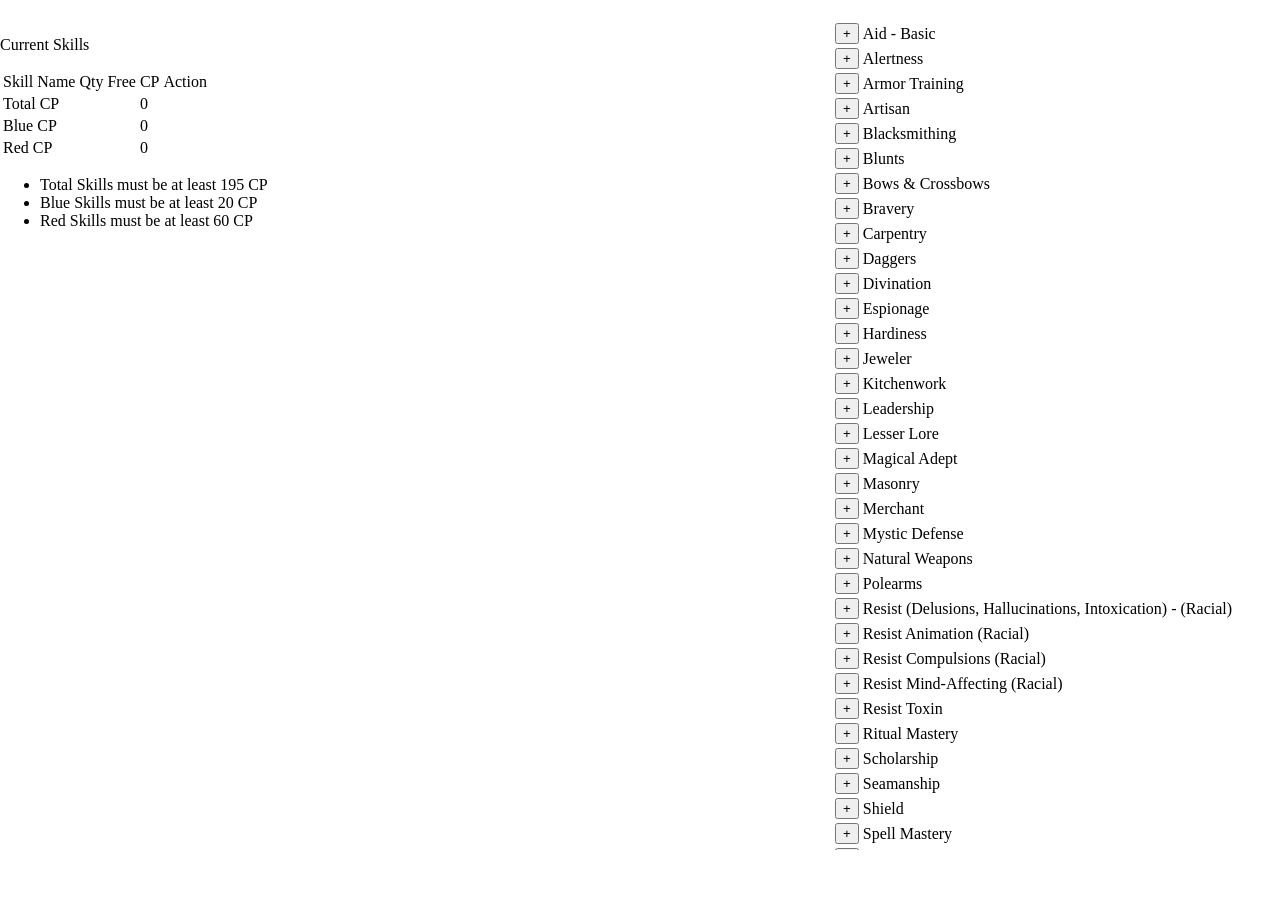
==== index.html @ 9303eb40 "Update Rise Character Builder" ====
<!doctype html><html lang="en"><head><meta charset="utf-8"/><link rel="icon" href="/favicon.ico"/><meta name="viewport" content="width=device-width,initial-scale=1"/><meta name="theme-color" content="#000000"/><meta name="description" content="Web site created using create-react-app"/><link rel="apple-touch-icon" href="/logo192.png"/><link rel="manifest" href="/manifest.json"/><title>React App</title><script defer="defer" src="/static/js/main.d04ad95b.js"></script><link href="/static/css/main.36e6758c.css" rel="stylesheet"></head><body><noscript>You need to enable JavaScript to run this app.</noscript><div id="root"></div></body></html>
---- static/css/main.36e6758c.css ----
.split{height:90%;overflow-x:hidden;padding-bottom:20px;padding-top:20px;position:fixed;top:0;z-index:1}.left{left:0;width:65%}.right{right:0;width:35%}
/*# sourceMappingURL=main.36e6758c.css.map*/
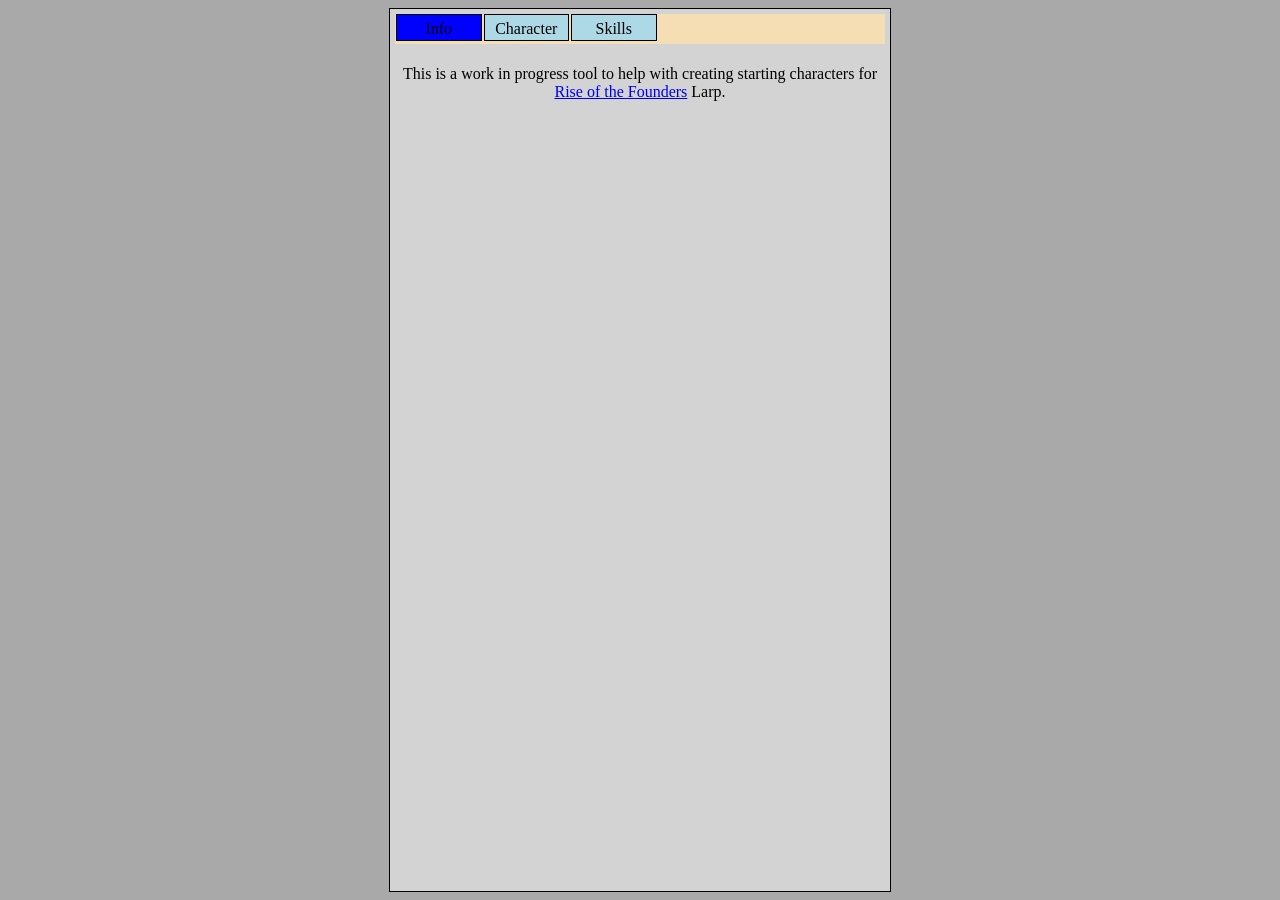
==== commit d9ca2f8c: "Update Rise Character Builder" ====
--- a/index.html
+++ b/index.html
@@ -1 +1 @@
-<!doctype html><html lang="en"><head><meta charset="utf-8"/><link rel="icon" href="/favicon.ico"/><meta name="viewport" content="width=device-width,initial-scale=1"/><meta name="theme-color" content="#000000"/><meta name="description" content="Web site created using create-react-app"/><link rel="apple-touch-icon" href="/logo192.png"/><link rel="manifest" href="/manifest.json"/><title>React App</title><script defer="defer" src="/static/js/main.d04ad95b.js"></script><link href="/static/css/main.36e6758c.css" rel="stylesheet"></head><body><noscript>You need to enable JavaScript to run this app.</noscript><div id="root"></div></body></html>+<!doctype html><html lang="en"><head><meta charset="utf-8"/><link rel="icon" href="/favicon.ico"/><meta name="viewport" content="width=device-width,initial-scale=1"/><meta name="theme-color" content="#000000"/><meta name="Rise New Character Build Assistant" content="Tool to help create valid new characters for Rise"/><link rel="apple-touch-icon" href="/logo192.png"/><link rel="manifest" href="/manifest.json"/><title>Rise New Character Build Assistant</title><script defer="defer" src="/static/js/main.1c1d2ab6.js"></script><link href="/static/css/main.0e06ccb6.css" rel="stylesheet"></head><body><noscript>You need to enable JavaScript to run this app.</noscript><div id="root"></div></body></html>
--- a/static/css/main.0e06ccb6.css
+++ b/static/css/main.0e06ccb6.css
@@ -0,0 +1,2 @@
+body,html{background-color:#a9a9a9;height:99%}#root{height:100%}.inner,table{width:100%}.inner{background-color:#d3d3d3;border:1px solid #000;height:100%;margin-left:auto;margin-right:auto;max-width:500px}.nav_bar{background-color:wheat;display:block;height:30px;margin:5px}.nav{border:1px solid #000;cursor:pointer;float:left;height:15px;margin:0 1px;padding:5px;text-align:center;width:15%}.nav_active{background-color:blue}.nav_inactive{background-color:#add8e6}.tab_active{height:94%;max-height:94%;overflow:auto}.tab_inactive{display:none}.no_break{display:inline}.warning_ok{background-color:#90ee90;margin:0 5px}.warning_bad{background-color:#f1807e;margin:0 5px}
+/*# sourceMappingURL=main.0e06ccb6.css.map*/
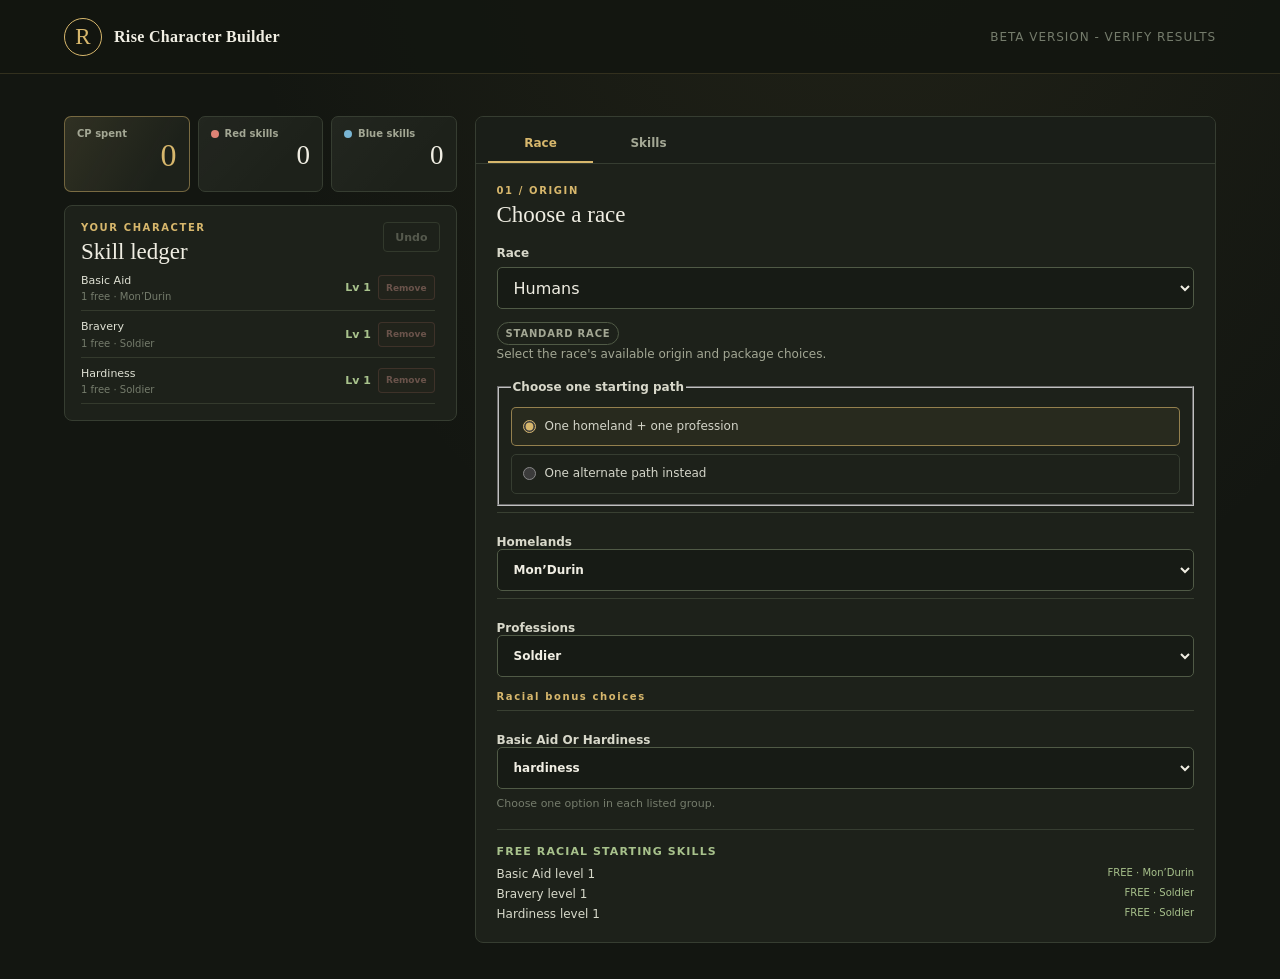
==== commit ac1eead2: "updated character creator" ====
--- a/index.html
+++ b/index.html
@@ -1 +1,109 @@
-<!doctype html><html lang="en"><head><meta charset="utf-8"/><link rel="icon" href="/favicon.ico"/><meta name="viewport" content="width=device-width,initial-scale=1"/><meta name="theme-color" content="#000000"/><meta name="Rise New Character Build Assistant" content="Tool to help create valid new characters for Rise"/><link rel="apple-touch-icon" href="/logo192.png"/><link rel="manifest" href="/manifest.json"/><title>Rise New Character Build Assistant</title><script defer="defer" src="/static/js/main.1c1d2ab6.js"></script><link href="/static/css/main.0e06ccb6.css" rel="stylesheet"></head><body><noscript>You need to enable JavaScript to run this app.</noscript><div id="root"></div></body></html>+<!doctype html>
+<html lang="en">
+  <head>
+    <meta charset="utf-8">
+    <meta name="viewport" content="width=device-width, initial-scale=1">
+    <meta name="theme-color" content="#161914">
+    <title>Rise Character Builder</title>
+    <link rel="stylesheet" href="./styles.css">
+    <script src="./app.js" defer></script>
+  </head>
+  <body>
+    <header class="topbar">
+      <a class="brand" href="#" aria-label="Rise Character Builder home">
+        <span class="brand-mark" aria-hidden="true">R</span>
+        <span>
+          <strong>Rise Character Builder</strong>
+        </span>
+      </a>
+      <div class="topbar-note">Beta Version - Verify Results</div>
+    </header>
+
+    <main class="page-shell">
+      <div id="load-error" class="notice notice-error" role="alert" hidden></div>
+
+      <div class="builder-grid">
+        <aside class="character-sidebar" aria-label="Character summary">
+          <div class="totals" aria-label="Character point totals">
+            <article class="total-card total-main">
+              <span class="total-label">CP spent</span>
+              <strong id="total-cp">0</strong>
+            </article>
+            <article class="total-card red-card">
+              <span class="total-label"><i class="status-dot red-dot"></i> Red skills</span>
+              <strong id="red-cp">0</strong>
+            </article>
+            <article class="total-card blue-card">
+              <span class="total-label"><i class="status-dot blue-dot"></i> Blue skills</span>
+              <strong id="blue-cp">0</strong>
+            </article>
+          </div>
+          <section class="panel skills-panel" aria-labelledby="character-skills-heading">
+            <div class="panel-heading">
+              <div>
+                <p class="eyebrow">YOUR CHARACTER</p>
+                <h2 id="character-skills-heading">Skill ledger</h2>
+              </div>
+              <button id="undo-purchase" class="button button-quiet" type="button" disabled>Undo</button>
+            </div>
+            <div id="skill-ledger" class="skill-ledger"></div>
+          </section>
+        </aside>
+
+        <section class="panel editor-panel" aria-label="Character selections">
+          <div class="editor-tabs" role="tablist" aria-label="Character selections">
+            <button id="race-tab" class="editor-tab" type="button" role="tab" aria-selected="true" aria-controls="race-panel">Race</button>
+            <button id="skills-tab" class="editor-tab" type="button" role="tab" aria-selected="false" aria-controls="skills-panel" tabindex="-1">Skills</button>
+          </div>
+          <section id="race-panel" class="editor-panel-content race-panel" role="tabpanel" aria-labelledby="race-tab">
+            <div class="panel-heading">
+              <div>
+                <p class="eyebrow">01 / ORIGIN</p>
+                <h2 id="race-heading">Choose a race</h2>
+              </div>
+            </div>
+            <label class="field-label" for="race-select">Race</label>
+            <select id="race-select" class="control"></select>
+            <div id="race-badge" class="race-badge"></div>
+            <p id="race-description" class="muted-copy"></p>
+            <div id="race-options" class="race-options"></div>
+            <div id="racial-choices" class="racial-choices"></div>
+            <div id="racial-purchases" class="racial-purchases"></div>
+            <div id="racial-grants" class="racial-grants"></div>
+          </section>
+          <section id="skills-panel" class="editor-panel-content purchase-panel" role="tabpanel" aria-labelledby="skills-tab" hidden>
+            <div class="panel-heading purchase-heading">
+              <div>
+                <p class="eyebrow">02 / ADVANCEMENT</p>
+                <h2 id="purchase-heading">Purchase skills</h2>
+                <p class="muted-copy">Skills granted by your race and racial choices are free and excluded from CP totals.</p>
+              </div>
+            </div>
+            <div class="skill-filters">
+              <label class="search-wrap">
+                <span class="sr-only">Search skills</span>
+                <span class="search-icon" aria-hidden="true">⌕</span>
+                <input id="skill-search" class="control" type="search" placeholder="Search skills…" autocomplete="off">
+              </label>
+              <label class="filter-label">
+                <span class="sr-only">Filter by skill color</span>
+                <select id="status-filter" class="control">
+                  <option value="all">All colors</option>
+                  <option value="red">Red</option>
+                  <option value="blue">Blue</option>
+                  <option value="grey">Grey</option>
+                </select>
+              </label>
+            </div>
+            <label class="prerequisite-filter" for="qualifying-skills-only">
+              <input id="qualifying-skills-only" type="checkbox">
+              <span>Only show skills with met prerequisites</span>
+            </label>
+            <div id="skill-count" class="skill-count"></div>
+            <div id="skill-list" class="skill-list"></div>
+          </section>
+        </section>
+      </div>
+    </main>
+  </body>
+</html>
--- a/styles.css
+++ b/styles.css
@@ -0,0 +1,275 @@
+:root {
+  color-scheme: dark;
+  --page: #131611;
+  --panel: #1d211a;
+  --panel-raised: #242920;
+  --panel-soft: #1a1e18;
+  --line: #363d31;
+  --line-strong: #505a46;
+  --text: #f0eee3;
+  --muted: #a3a794;
+  --quiet: #757c6c;
+  --gold: #d7b76c;
+  --gold-soft: #342d1e;
+  --red: #df8375;
+  --blue: #79b5d3;
+  --grey: #aaa99d;
+  --green: #a8c28c;
+  font-family: Inter, ui-sans-serif, system-ui, -apple-system, BlinkMacSystemFont, "Segoe UI", sans-serif;
+  font-synthesis: none;
+  text-rendering: optimizeLegibility;
+}
+
+* { box-sizing: border-box; }
+
+body {
+  min-width: 320px;
+  margin: 0;
+  background:
+    radial-gradient(ellipse at 68% -18%, rgba(116, 105, 62, .15), transparent 40rem),
+    var(--page);
+  color: var(--text);
+}
+
+button, input, select { font: inherit; }
+button, select { cursor: pointer; }
+
+.topbar {
+  min-height: 74px;
+  padding: 0 clamp(20px, 5vw, 72px);
+  display: flex;
+  align-items: center;
+  justify-content: space-between;
+  border-bottom: 1px solid rgba(215, 183, 108, .16);
+  background: rgba(18, 21, 16, .86);
+}
+
+.brand {
+  display: inline-flex;
+  align-items: center;
+  gap: 12px;
+  color: inherit;
+  text-decoration: none;
+}
+
+.brand-mark {
+  width: 38px;
+  height: 38px;
+  display: grid;
+  place-items: center;
+  border: 1px solid var(--gold);
+  border-radius: 50%;
+  color: var(--gold);
+  font-family: Georgia, serif;
+  font-size: 23px;
+}
+
+.brand strong, .brand small { display: block; }
+.brand strong { font-family: Georgia, serif; font-size: 16px; font-weight: 600; letter-spacing: .02em; }
+.brand small { margin-top: 3px; color: var(--muted); font-size: 11px; letter-spacing: .06em; text-transform: uppercase; }
+.topbar-note { color: var(--quiet); font-size: 12px; letter-spacing: .08em; text-transform: uppercase; }
+
+.page-shell { width: min(1512px, 100%); margin: 0 auto; padding: 42px clamp(18px, 5vw, 72px) 36px; }
+.intro { margin-bottom: 27px; }
+.eyebrow { margin: 0 0 8px; color: var(--gold); font-size: 10px; font-weight: 700; letter-spacing: .16em; }
+h1, h2, h3, p { margin-top: 0; }
+h1, h2 { font-family: Georgia, "Times New Roman", serif; font-weight: 500; }
+h1 { margin-bottom: 7px; font-size: clamp(32px, 4vw, 45px); letter-spacing: -.025em; }
+.intro > p:last-child { margin: 0; color: var(--muted); font-size: 14px; }
+
+.totals { display: grid; grid-template-columns: repeat(3, minmax(0, 1fr)); gap: 8px; }
+.total-card {
+  min-height: 76px;
+  padding: 11px 12px 9px;
+  display: grid;
+  grid-template-columns: 1fr auto;
+  align-content: space-between;
+  border: 1px solid var(--line);
+  border-radius: 7px;
+  background: linear-gradient(130deg, rgba(255,255,255,.025), transparent 70%), var(--panel);
+}
+.total-main { border-color: rgba(215, 183, 108, .45); background: linear-gradient(120deg, rgba(215,183,108,.1), transparent 76%), var(--panel); }
+.total-label { display: flex; align-items: center; gap: 6px; color: var(--muted); font-size: 10px; font-weight: 600; white-space: nowrap; }
+.total-card strong { grid-column: 2; grid-row: 1 / span 2; align-self: center; font-family: Georgia, serif; font-size: 27px; font-weight: 500; }
+.total-main strong { color: var(--gold); font-size: 32px; }
+.status-dot { width: 8px; height: 8px; display: inline-block; border-radius: 50%; }
+.red-dot { background: var(--red); }
+.blue-dot { background: var(--blue); }
+
+.builder-grid { display: grid; grid-template-columns: minmax(340px, .9fr) minmax(0, 1.7fr); gap: 18px; align-items: start; }
+.character-sidebar { display: grid; gap: 13px; min-width: 0; }
+.panel { min-width: 0; border: 1px solid var(--line); border-radius: 8px; background: var(--panel); }
+.race-panel, .skills-panel, .purchase-panel { padding: 21px; }
+.character-sidebar .skills-panel { padding: 16px; }
+.editor-panel { overflow: hidden; }
+.editor-tabs { display: flex; gap: 3px; padding: 8px 12px 0; border-bottom: 1px solid var(--line); background: var(--panel-soft); }
+.editor-tab { min-width: 105px; padding: 11px 16px; border: 0; border-bottom: 2px solid transparent; color: var(--muted); background: transparent; font-size: 12px; font-weight: 700; }
+.editor-tab:hover { color: var(--text); }
+.editor-tab[aria-selected="true"] { border-bottom-color: var(--gold); color: var(--gold); }
+.editor-tab:focus-visible { outline: 2px solid var(--gold); outline-offset: -2px; }
+.editor-panel-content { padding: 21px; }
+.editor-panel-content[hidden] { display: none; }
+.panel-heading { display: flex; justify-content: space-between; align-items: flex-start; gap: 12px; }
+.panel-heading h2 { margin: 0; font-size: 23px; }
+.panel-heading .eyebrow { margin-bottom: 6px; }
+.purchase-heading { margin-bottom: 18px; }
+.purchase-heading .muted-copy { max-width: 620px; margin: 9px 0 0; }
+
+.field-label, .choice-title { display: block; margin: 18px 0 7px; color: #d8d8ca; font-size: 12px; font-weight: 650; }
+.control {
+  min-height: 42px;
+  width: 100%;
+  padding: 9px 12px;
+  color: var(--text);
+  border: 1px solid var(--line-strong);
+  border-radius: 5px;
+  outline: none;
+  background: #171b15;
+}
+.control:focus { border-color: var(--gold); box-shadow: 0 0 0 2px rgba(215,183,108,.12); }
+select.control { appearance: auto; }
+.race-badge { margin-top: 13px; }
+.badge {
+  display: inline-flex;
+  align-items: center;
+  padding: 5px 8px;
+  border: 1px solid var(--line-strong);
+  border-radius: 99px;
+  color: var(--muted);
+  font-size: 10px;
+  font-weight: 700;
+  letter-spacing: .08em;
+  text-transform: uppercase;
+}
+.badge.restricted { color: #e6a78f; border-color: rgba(223,131,117,.45); background: rgba(223,131,117,.08); }
+.muted-copy { color: var(--muted); font-size: 12px; line-height: 1.6; }
+.race-options { margin-top: 12px; }
+.choice-block { padding-top: 10px; border-top: 1px solid rgba(80,90,70,.55); }
+.choice-block:first-child { border-top: 0; }
+.choice-title { margin-top: 12px; }
+.mode-choices { display: grid; gap: 8px; margin: 16px 0 6px; }
+.radio-card {
+  display: flex;
+  align-items: flex-start;
+  gap: 9px;
+  padding: 10px 11px;
+  border: 1px solid var(--line);
+  border-radius: 5px;
+  color: #d4d5c9;
+  font-size: 12px;
+  line-height: 1.45;
+  cursor: pointer;
+}
+.radio-card:has(input:checked) { border-color: rgba(215,183,108,.62); background: rgba(215,183,108,.06); }
+.radio-card input { margin: 2px 0 0; accent-color: var(--gold); }
+.racial-choices { margin-top: 14px; }
+.racial-purchases { margin-top: 14px; }
+.racial-purchases:empty { display: none; }
+.racial-purchases > .eyebrow { margin-bottom: 8px; }
+.racial-purchase { display: flex; align-items: center; justify-content: space-between; gap: 12px; padding: 11px 0; border-top: 1px solid rgba(80,90,70,.55); }
+.racial-purchase-details { min-width: 0; }
+.racial-purchase-details strong { color: #dfe1d4; font-size: 12px; }
+.racial-purchase-details .muted-copy { margin: 4px 0 0; font-size: 11px; }
+.racial-purchase-count { margin: 5px 0 0; color: var(--gold); font-size: 10px; }
+.choice-help { margin: 6px 0 0; color: var(--quiet); font-size: 11px; line-height: 1.5; }
+.racial-grants { margin-top: 17px; padding-top: 15px; border-top: 1px solid var(--line); }
+.racial-grants h3 { margin: 0 0 9px; color: var(--green); font-size: 11px; letter-spacing: .1em; text-transform: uppercase; }
+.grant-list { display: grid; gap: 6px; }
+.grant-item { display: flex; justify-content: space-between; gap: 12px; color: #d7d9ca; font-size: 12px; }
+.grant-item small { color: var(--green); font-size: 10px; white-space: nowrap; }
+.empty-note { color: var(--quiet); font-size: 12px; font-style: italic; }
+.required-note { margin: 9px 0 0; color: #e6bd77; font-size: 11px; line-height: 1.5; }
+
+.skill-filters { display: grid; grid-template-columns: 1fr 145px; gap: 9px; }
+.prerequisite-filter { display: inline-flex; align-items: center; gap: 8px; margin-top: 12px; color: var(--muted); font-size: 11px; cursor: pointer; }
+.prerequisite-filter input { width: 15px; height: 15px; margin: 0; accent-color: var(--gold); }
+.search-wrap { position: relative; }
+.search-wrap .control { padding-left: 35px; }
+.search-icon { position: absolute; z-index: 1; left: 12px; top: 8px; color: var(--quiet); font-size: 22px; line-height: 1; }
+.skill-count { padding: 13px 0 8px; color: var(--quiet); font-size: 11px; }
+.skill-list { max-height: 950px; overflow-y: auto; padding-right: 4px; }
+.skill-row { padding: 13px 0; border-top: 1px solid var(--line); }
+.skill-top { display: flex; align-items: flex-start; justify-content: space-between; gap: 12px; }
+.skill-name { margin: 0; color: var(--text); font-size: 14px; font-weight: 650; line-height: 1.35; }
+.skill-status { display: inline-flex; align-items: center; gap: 5px; margin-left: 8px; color: var(--muted); font-size: 9px; font-weight: 700; letter-spacing: .08em; text-transform: uppercase; white-space: nowrap; }
+.skill-status::before { width: 6px; height: 6px; content: ""; display: inline-block; border-radius: 50%; background: currentColor; }
+.skill-status.red { color: var(--red); }
+.skill-status.blue { color: var(--blue); }
+.skill-status.grey { color: var(--grey); }
+.skill-meta { margin: 5px 0 0; color: var(--muted); font-size: 11px; line-height: 1.5; }
+.skill-cost { color: var(--gold); font-weight: 650; }
+.skill-prereq { color: var(--quiet); }
+.skill-flags { display: flex; flex-wrap: wrap; gap: 5px; margin-top: 6px; }
+.mini-tag { padding: 3px 6px; border-radius: 3px; background: #2a2e25; color: #b7b9aa; font-size: 9px; }
+.mini-tag.probationary { color: #e2bd76; }
+.purchase-controls { display: flex; align-items: end; gap: 7px; margin-top: 10px; }
+.purchase-controls .inline-field { min-width: 0; flex: 1; }
+.inline-field label { display: block; margin: 0 0 4px; color: var(--quiet); font-size: 10px; }
+.inline-field input, .inline-field select { min-height: 34px; padding: 6px 8px; font-size: 11px; }
+.inline-field.specialization { max-width: 180px; }
+.inline-field.spell-level { max-width: 105px; }
+.button {
+  min-height: 34px;
+  padding: 7px 11px;
+  border: 1px solid rgba(215,183,108,.56);
+  border-radius: 4px;
+  color: #171911;
+  background: var(--gold);
+  font-size: 11px;
+  font-weight: 700;
+  white-space: nowrap;
+}
+.button:hover:not(:disabled) { background: #e6c982; }
+.button:disabled { cursor: not-allowed; opacity: .42; }
+.button-quiet { min-height: 30px; border-color: var(--line-strong); color: var(--muted); background: transparent; }
+.button-quiet:hover:not(:disabled) { color: var(--text); background: var(--panel-raised); }
+.teacher-check { display: flex; align-items: center; gap: 6px; margin-top: 8px; color: #d0c49f; font-size: 10px; }
+.teacher-check input { accent-color: var(--gold); }
+.blocked-reason { margin: 7px 0 0; color: #d79586; font-size: 10px; line-height: 1.4; }
+.skill-ledger {
+  max-height: min(65vh, 680px);
+  overflow-y: auto;
+  display: grid;
+  grid-template-columns: minmax(0, 1fr);
+  align-content: start;
+  padding-right: 5px;
+}
+.ledger-row { display: flex; justify-content: space-between; align-items: center; gap: 8px; padding: 8px 0; border-bottom: 1px solid rgba(80,90,70,.45); }
+.ledger-name { color: #dfe1d4; font-size: 11px; line-height: 1.4; }
+.ledger-detail { margin-top: 3px; color: var(--quiet); font-size: 10px; }
+.ledger-level { color: var(--green); font-size: 11px; font-weight: 700; white-space: nowrap; }
+.ledger-actions { display: flex; flex: 0 0 auto; align-items: center; gap: 7px; }
+.button-remove { min-height: 25px; padding: 4px 7px; border-color: rgba(223,131,117,.42); color: #e7a499; background: rgba(223,131,117,.06); font-size: 9px; }
+.button-remove:hover:not(:disabled) { color: #ffe0d9; border-color: var(--red); background: rgba(223,131,117,.15); }
+.button-remove:disabled { opacity: .38; }
+.ledger-source { color: var(--quiet); font-size: 9px; }
+.notice { margin: 0 0 17px; padding: 12px 14px; border-radius: 5px; font-size: 13px; line-height: 1.45; }
+.notice-error { border: 1px solid rgba(223,131,117,.5); color: #f0b5a8; background: rgba(91,37,30,.25); }
+.page-footer { display: flex; justify-content: space-between; gap: 14px; padding-top: 22px; color: var(--quiet); font-size: 10px; }
+.sr-only { position: absolute; width: 1px; height: 1px; overflow: hidden; clip: rect(0, 0, 0, 0); white-space: nowrap; clip-path: inset(50%); }
+
+@media (max-width: 920px) {
+  .builder-grid { grid-template-columns: 1fr; }
+  .skill-list { max-height: 780px; }
+}
+
+@media (max-width: 620px) {
+  .topbar { min-height: 64px; }
+  .topbar-note { display: none; }
+  .page-shell { padding-top: 30px; }
+  .totals { grid-template-columns: repeat(3, minmax(0, 1fr)); gap: 6px; }
+  .total-card { padding: 10px 8px; }
+  .total-label { font-size: 9px; }
+  .total-card strong { font-size: 24px; }
+  .total-main strong { font-size: 29px; }
+  .character-sidebar .skills-panel, .editor-panel-content { padding: 17px; }
+  .skill-ledger { max-height: 300px; }
+  .skill-filters { grid-template-columns: 1fr 120px; }
+  .page-footer { flex-direction: column; }
+}
+
+@media (prefers-reduced-motion: no-preference) {
+  .panel, .total-card { animation: rise-in .35s ease-out both; }
+  .purchase-panel { animation-delay: .04s; }
+  @keyframes rise-in { from { opacity: .7; transform: translateY(5px); } to { opacity: 1; transform: translateY(0); } }
+}
